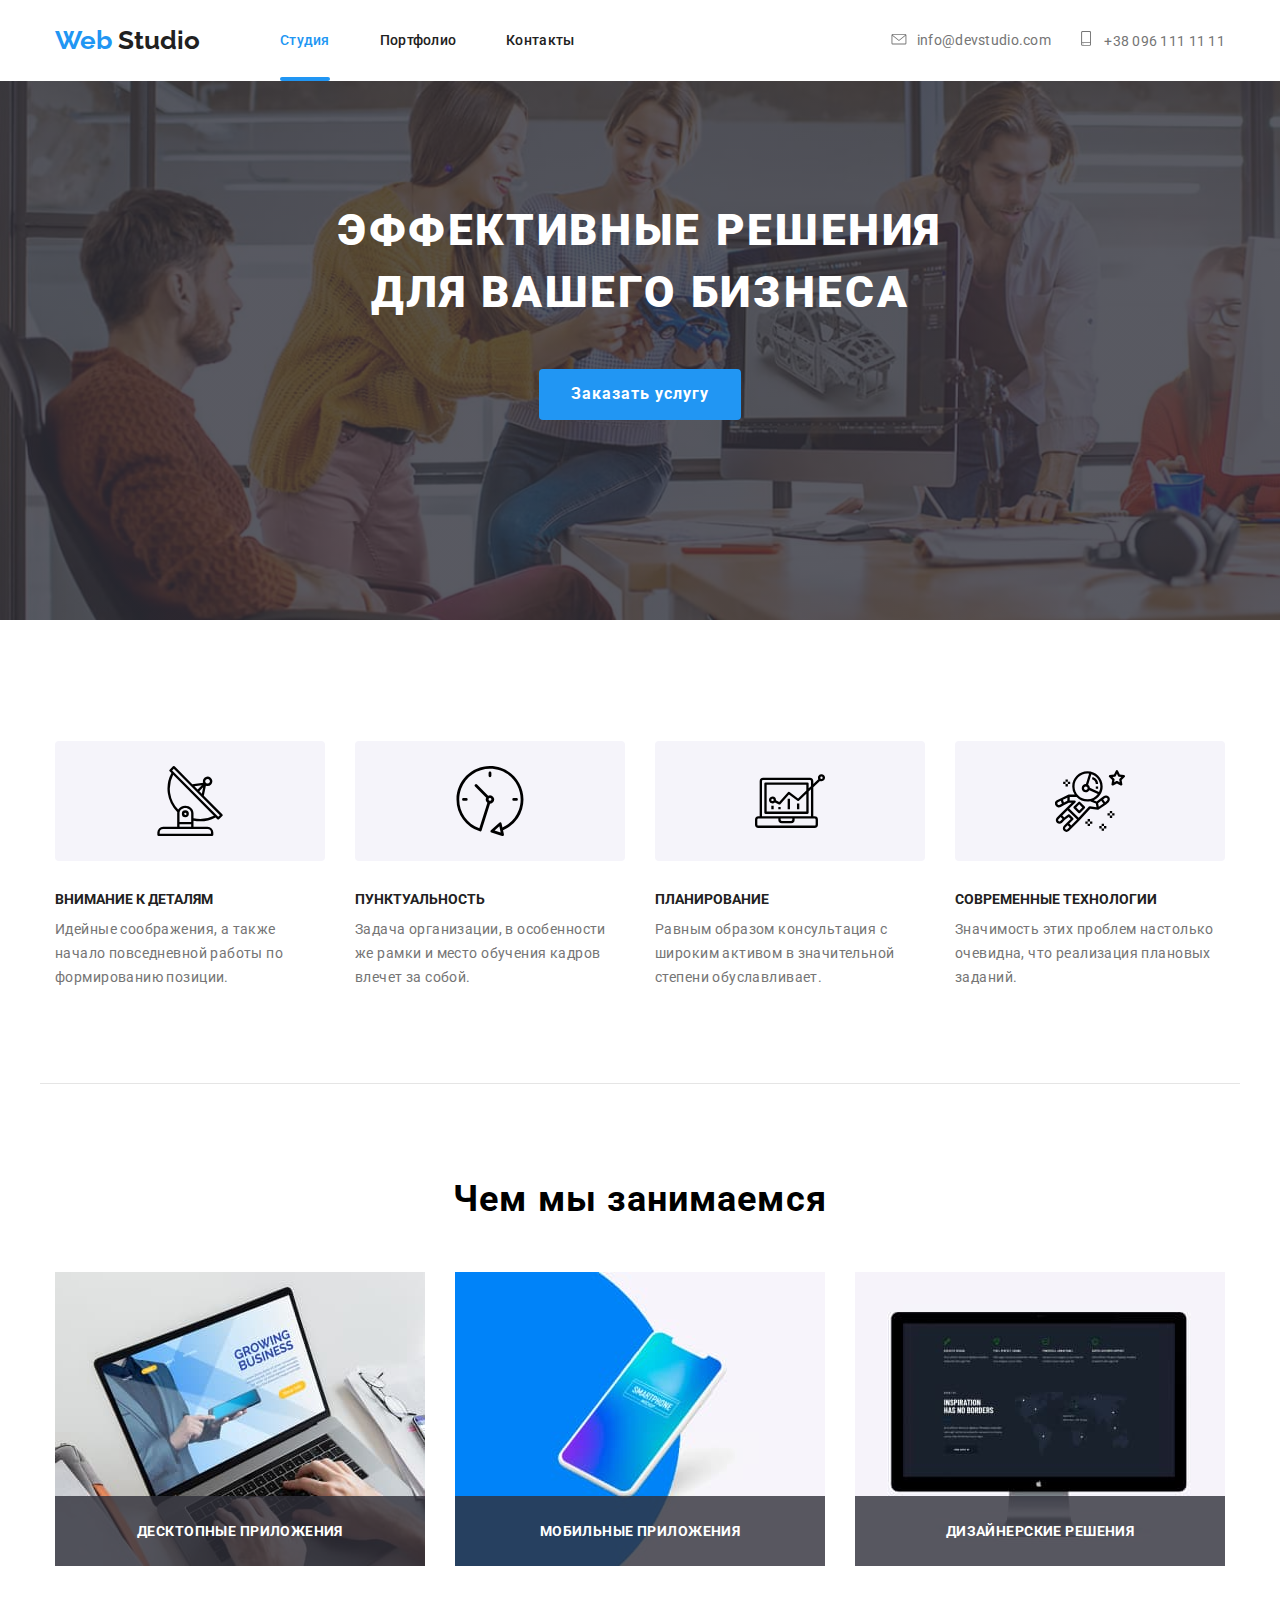
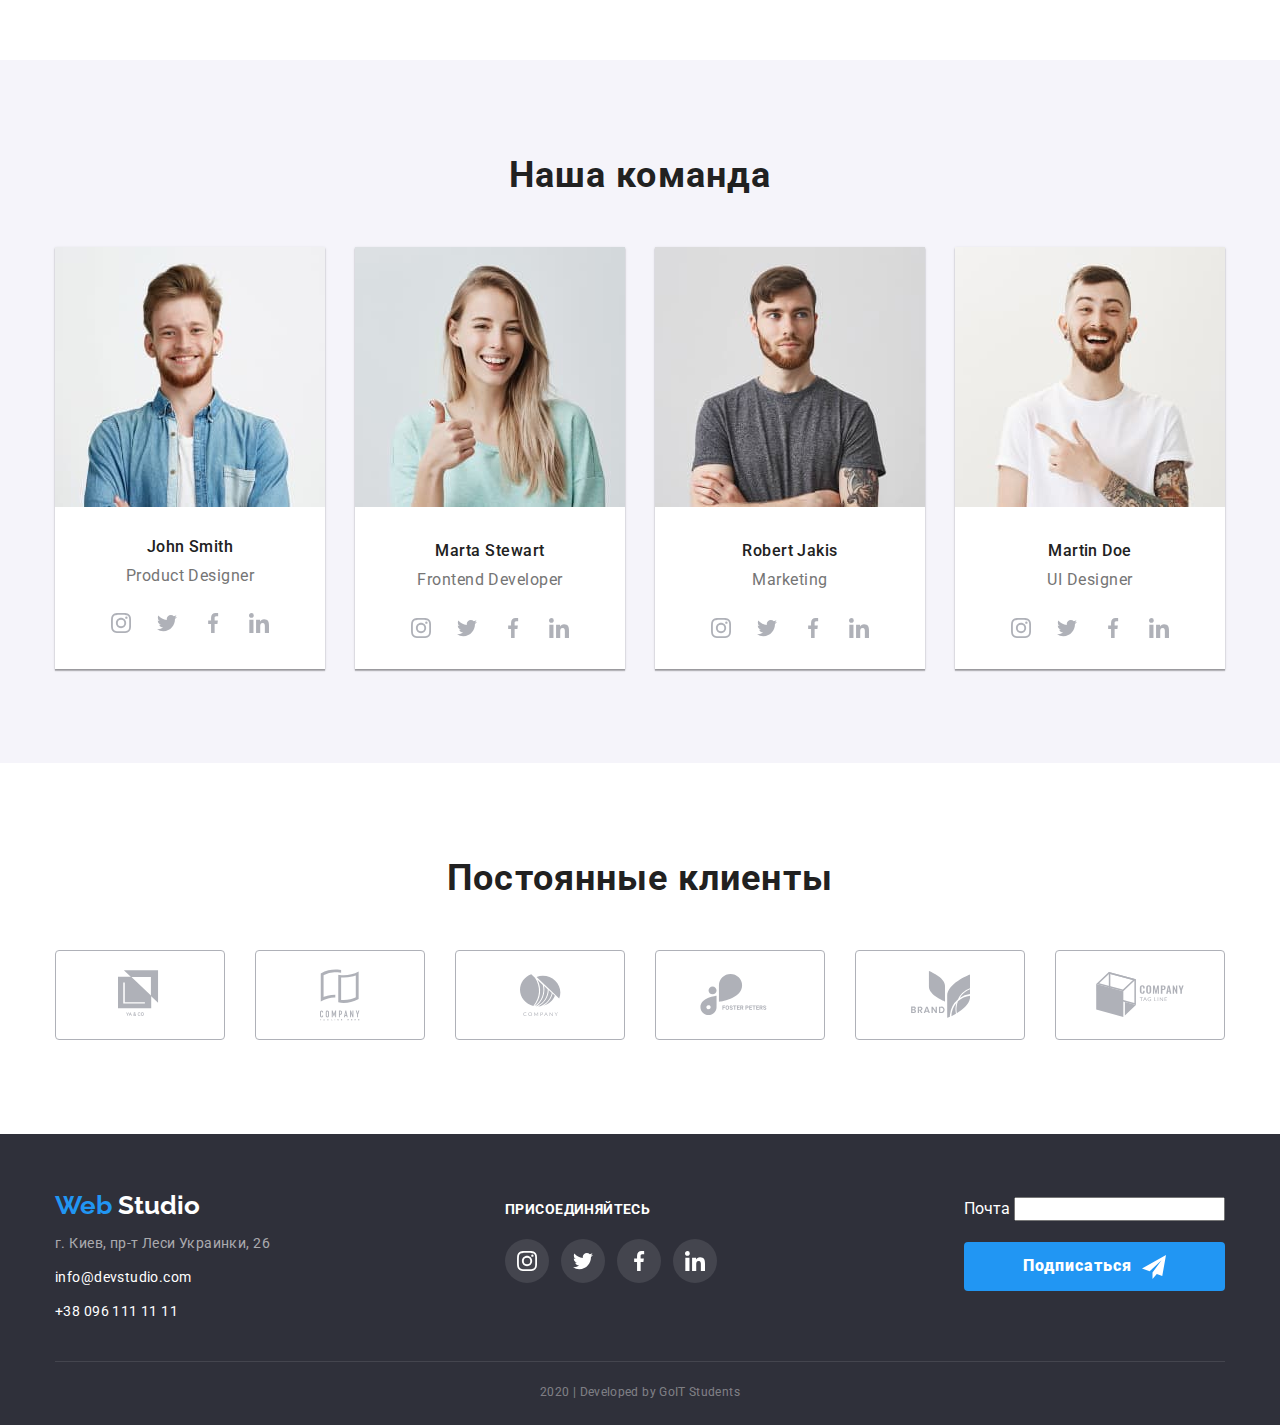
==== index.html @ 1947ad4f "add files" ====
<!DOCTYPE html>
<html lang="ru">
  <head>
    <meta charset="UTF-8" />
    <meta name="viewport" content="width=device-width, initial-scale=1.0" />
    <title>Web Studio</title>
    <link
      href="https://fonts.googleapis.com/css2?family=Raleway:wght@700;900&family=Roboto:wght@400;500;700&display=swap"
      rel="stylesheet"
    />
    <link
      rel="stylesheet"
      href="https://cdnjs.cloudflare.com/ajax/libs/modern-normalize/0.6.0/modern-normalize.min.css"
    />
    <link rel="stylesheet" href="./css/main.css" />
  </head>
  <body>



    <!-- header -->
    
    <header class="header">
      <div class="container">
        <nav class="header-nav">
          <a href="./index.html" class="logo"
            >Web <span class="logo-accent">Studio</span></a
          >
          <ul class="nav-list">
            <li class="list">
              <a href="./index.html" class="header__link--current">Студия</a>
            </li>
            <li class="list">
              <a href="./portfolio.html" class="header__link">Портфолио</a>
            </li>
            <li class="list">
              <a href="#" class="header__link">Контакты</a>
            </li>
          </ul>
        </nav>        
        <ul class="contact-list">
          <li class="list">
            <a href="mailto:nfo@devstudio.com" class="header__link-contact">
              <svg class="icon-mail">
                <use href="./images/main/sprite.svg#icon-mail"></use>
              </svg>info@devstudio.com
            </a>
          </li>
          <li class="list">
            <a href="tel:+380961111111" class="header__link-contact">
              <svg class="icon-smartphone">
                <use href="./images/main/sprite.svg#icon-smartphone"></use>
              </svg>
              +38 096 111 11 11 </a>
          </li>
        </ul>
      </div>
    </header>
  <main>


      <!-- hero -->
      <section class="hero">
        <div class="container">
          <div class="hero-image">
          <h1 class="title">Эффективные решения<br />для вашего бизнеса</h1>
          <button class="button primary" data-open-modal>Заказать услугу</button>
          </div>
        </div>
      </section>

          <!-- modal -->
          <div class="backdrop is-hidden" data-backdrop>
            <div class="modal">
              <h2 class="title">Оставьте свои данные, мы вам перезвоним</h2>
                            <button class="close" data-close-modal></button>
                <form>
                  <label>
                    Имя
                    <input type="name" name="name" id="name">
                  </label>
                  <label>
                    Телефон
                    <input type="tel" name="tel" id="tel">
                  </label>
                  <label>
                    Почта
                    <input type="email" name="email" id="email">
                  </label>
<textarea name="comment" rows="5" cols="45" placeholder="Оставьте комментарий"></textarea>

                  <label type=""></label>

                    <p>Согласен с рассылкой и принимаю Условия договора</p>
                    
                    <label for="policy"></label>
                    <input id="policy" name="policy" type="checkbox" value="policy" />
                    <button class="send">Отправить</button>
            </div>
          </div>

          <script>
                  const refs = {
                      openModalBtn: document.querySelector("[data-open-modal]"),
                      closeModalBtn: document.querySelector("[data-close-modal]"),
                      backdrop: document.querySelector("[data-backdrop]"),
                    };

                    refs.openModalBtn.addEventListener("click", toggleModal);
                    refs.closeModalBtn.addEventListener("click", toggleModal);

                    refs.backdrop.addEventListener("click", logBackdropClick);

                    function toggleModal() {
                      refs.backdrop.classList.toggle("is-hidden");
                    }

                    function logBackdropClick() {
                      console.log("Это клик в бекдроп");
                    }
          </script>

      <!-- Преимушества -->


        <section class="benefits">
          <h2>Наши преимущества</h2>
          <div class="container">
            <ul class="list">
              <li class="block">
                <svg class="icon-antenna">
                  <use href="./images/main/sprite.svg#icon-antenna-1"></use>
                </svg>
                <h3 class="title">Внимание к деталям</h3>
                <p class="subtitle">
                  Идейные соображения, а также начало повседневной работы по
                  формированию позиции.
                </p>
              </li>
              <li class="block">
                <svg class="icon-clock">
                  <use href="./images/main/sprite.svg#icon-clock-1"></use>
                </svg>
                <h3 class="title">Пунктуальность</h3>
                <p class="subtitle">
                  Задача организации, в особенности же рамки и место обучения
                  кадров влечет за собой.
                </p>
              </li>
              <li class="block">
                <svg class="icon-diagram"> 
                  <use href="./images/main/sprite.svg#icon-diagram-1"></use>
                </svg>
                <h3 class="title">Планирование</h3>
                <p class="subtitle">
                  Равным образом консультация с широким активом в значительной
                  степени обуславливает.
                </p>
              </li>
              <li class="block">
                <svg class="icon-astronaut">
                  <use href="./images/main/sprite.svg#icon-astronaut-1"></use>
                </svg>
                <h3 class="title">Современные технологии</h3>
                <p class="subtitle">
                  Значимость этих проблем настолько очевидна, что реализация
                  плановых заданий.
                </p>
              </li>
            </ul>
          </div>
        </section>
        <!-- Чем занимаемся -->
        <section class="about-us">
          <div class="container">
            <div class="content">
            <h2 class="heading">Чем мы занимаемся</h2>
            <ul class="list">
              <li class="block">
                <div class="image-box-desktop"><img src="./images/main/desktop-img.jpg" alt="компьютер" class="image"/></div>
              </li>
              <li class="block">
                <div class="image-box-mobile"><img src="./images/main/mobile-img.jpg" alt="смартфон" class="image"/></div>               
              </li>
              <li class="block">
                <div class="image-box-design"><img src="./images/main/design-img.jpg" alt="монитор" class="image"/></div>              
              </li>
            </ul>
            </div>
          </div>
        </section>
        <!-- Наша команда -->
        <section class="team">
          <div class="container">
            <h2 class="heading">Наша команда</h2>
            <ul class="list">
              <li class="person-card">
              <img src="./images/main/person-1.jpg" alt="член команды" class="image">
              <div class="content">
                <h3 class="name">John Smith</h3>
                <p class="descript">Product Designer</p>
                <ul class="social-list">
                  <li class="social-icon">
                  <a href="http://instagram.com/" class="social-link" aria-label="ссылка на инстаграм">
                    <svg class="icon">
                      <use href="./images/main/sprite.svg#icon-instagram"></use>
                    </svg>
                  </a>
                  </li>
                  <li class="social-icon">
                  <a href="http://twitter.com/" class="social-link" aria-label="ссылка на инстаграм">
                    <svg class="icon">
                      <use href="./images/main/sprite.svg#icon-twitter"></use>
                    </svg>
                  </a>
                  </li>
                  <li class="social-icon">
                  <a href="http://facebook.com/" class="social-link" aria-label="ссылка на инстаграм">
                    <svg class="icon">
                      <use href="./images/main/sprite.svg#icon-facebook"></use>
                    </svg>
                  </a>
                  </li>
                  <li class="social-icon">
                  <a href="http://linkedin.com/" class="social-link" aria-label="ссылка на инстаграм">
                    <svg class="icon">
                      <use href="./images/main/sprite.svg#icon-linkedin"></use>
                    </svg>
                  </a>
                  </li>
                </ul>
             </div>
              </li>
              <li class="person-card">
                <img src="./images/main/person-2.jpg" alt="член команды" class="">
              <div class="content">
                <h3 class="name">Marta Stewart</h3>
                <p class="descript">Frontend Developer</p>
                <ul class="social-list">
                  <li class="social-icon">
                    <a href="http://instagram.com/" class="social-link" aria-label="ссылка на инстаграм">
                      <svg class="icon">
                        <use href="./images/main/sprite.svg#icon-instagram"></use>
                      </svg>
                    </a>
                  </li>
                  <li class="social-icon">
                    <a href="http://twitter.com/" class="social-link" aria-label="ссылка на инстаграм">
                      <svg class="icon">
                        <use href="./images/main/sprite.svg#icon-twitter"></use>
                      </svg>
                    </a>
                  </li>
                  <li class="social-icon">
                    <a href="http://facebook.com/" class="social-link" aria-label="ссылка на инстаграм">
                      <svg class="icon">
                        <use href="./images/main/sprite.svg#icon-facebook"></use>
                      </svg>
                    </a>
                  </li>
                  <li class="social-icon">
                    <a href="http://linkedin.com/" class="social-link" aria-label="ссылка на инстаграм">
                      <svg class="icon">
                        <use href="./images/main/sprite.svg#icon-linkedin"></use>
                      </svg>
                    </a>
                  </li>
                </ul>
              </div>
              </li>
              <li class="person-card">
                <img src="./images/main/person-3.jpg" alt="член команды" class="">
              <div class="content">
                <h3 class="name">Robert Jakis</h3>
                <p class="descript">Marketing</p>
                <ul class="social-list">
                  <li class="social-icon">
                    <a href="http://instagram.com/" class="social-link" aria-label="ссылка на инстаграм">
                      <svg class="icon">
                        <use href="./images/main/sprite.svg#icon-instagram"></use>
                      </svg>
                    </a>
                  </li>
                  <li class="social-icon">
                    <a href="http://twitter.com/" class="social-link" aria-label="ссылка на инстаграм">
                      <svg class="icon">
                        <use href="./images/main/sprite.svg#icon-twitter"></use>
                      </svg>
                    </a>
                  </li>
                  <li class="social-icon">
                    <a href="http://facebook.com/" class="social-link" aria-label="ссылка на инстаграм">
                      <svg class="icon">
                        <use href="./images/main/sprite.svg#icon-facebook"></use>
                      </svg>
                    </a>
                  </li>
                  <li class="social-icon">
                    <a href="http://linkedin.com/" class="social-link" aria-label="ссылка на инстаграм">
                      <svg class="icon">
                        <use href="./images/main/sprite.svg#icon-linkedin"></use>
                      </svg>
                    </a>
                  </li>
                </ul>
              </div>
              </li>
              <li class="person-card">
                <img src="./images/main/person-4.jpg" alt="член команды" class="">
              <div class="content">
                <h3 class="name">Martin Doe</h3>
                <p class="descript">UI Designer</p>
                <ul class="social-list">
                  <li class="social-icon">
                    <a href="http://instagram.com/" class="social-link" aria-label="ссылка на инстаграм">
                      <svg class="icon">
                        <use href="./images/main/sprite.svg#icon-instagram"></use>
                      </svg>
                    </a>
                  </li>
                  <li class="social-icon">
                    <a href="http://twitter.com/" class="social-link" aria-label="ссылка на инстаграм">
                      <svg class="icon">
                        <use href="./images/main/sprite.svg#icon-twitter"></use>
                      </svg>
                    </a>
                  </li>
                  <li class="social-icon">
                    <a href="http://facebook.com/" class="social-link" aria-label="ссылка на инстаграм">
                      <svg class="icon">
                        <use href="./images/main/sprite.svg#icon-facebook"></use>
                      </svg>
                    </a>
                  </li>
                  <li class="social-icon">
                    <a href="http://linkedin.com/" class="social-link" aria-label="ссылка на инстаграм">
                      <svg class="icon">
                        <use href="./images/main/sprite.svg#icon-linkedin"></use>
                      </svg>
                    </a>
                  </li>
                </ul>
              </div>
              </li>
            </ul>
          </div>
        </section>
        <!-- Наши клиенты -->
        <section class="clients">
          <div class="container">
            <div class="content">
            <h2 class="heading">Постоянные клиенты</h2>
            <ul class="list">
              <li class="brand">
                <a href="https://google.com/" target="_blank" class="logotype-link" aria-label="логотип компании">
                  <svg class="logotype" width="44.27px" height="49.43px">
                    <use href="./images/main/sprite.svg#icon-logo-1"></use>
                  </svg>                  
                </a>
              </li>
              <li class="brand">
                <a href="https://google.com/" target="_blank" class="logotype-link" aria-label="логотип компании">
                  <svg class="logotype" width="40px" height="52px">
                    <use href="./images/main/sprite.svg#icon-logo-2"></use>
                  </svg>
                </a>
              </li>
              <li class="brand">
                <a href="https://google.com/" target="_blank" class="logotype-link" aria-label="логотип компании">
                  <svg class="logotype" width="41px" height="42.6px">
                    <use href="./images/main/sprite.svg#icon-logo-3"></use>
                  </svg>
                </a>
              </li>
              <li class="brand">
                <a href="https://google.com/" target="_blank" class="logotype-link" aria-label="логотип компании">
                  <svg class="logotype" width="79.66px" height="42.02px">
                    <use href="./images/main/sprite.svg#icon-logo-4"></use>
                  </svg>
                </a>
              </li>
              <li class="brand">
                <a href="https://google.com/" target="_blank" class="logotype-link" aria-label="логотип компании">
                  <svg class="logotype" width="59px" height="47px">
                    <use href="./images/main/sprite.svg#icon-logo-5"></use>
                  </svg>
                </a>
              </li>
              <li class="brand">
                <a href="https://google.com/" target="_blank" class="logotype-link" aria-label="логотип компании">
                  <svg class="logotype" width="88.48px" height="45.44px">
                    <use href="./images/main/sprite.svg#icon-logo-6"></use>
                  </svg>
                </a>
              </li>
            </ul>
            </div>
          </div>
        </section>
  </main> 

    <!-- footer -->

    <footer class="footer">
      <div class="container">
        <div class="content">
          <div class="adress">
          <a href="#" class="logo"
            >Web <span class="logo-accent-footer">Studio</span></a
          >
          <nav>
            <ul class="list">
              <li class="contact">
                <p>г. Киев, пр-т Леси Украинки, 26</p>
              </li>
              <li class="contact">
                <a href="mailto:nfo@devstudio.com" class="link"
                  >info@devstudio.com</a
                >
              </li>
              <li class="contact">
                <a href="tel:+380961111111" class="link">+38 096 111 11 11</a>
              </li>
            </ul>
          </nav>
          </div>
          <div class="subscribe">
          <h3 class="title">присоединяйтесь</h3>
          <ul class="social-list">
            <li>
              <a href="https://instagram.com" target="_blank" class="social-icon">
              <svg class="icon">
                <use href="./images/main/sprite.svg#icon-instagram">
                </use>
              </svg>
              </a>
            </li>
            <li>
              <a href="https://twitter.com" target="_blank" class="social-icon">
              <svg class="icon">
                <use href="./images/main/sprite.svg#icon-twitter">
                </use>
              </svg>
              </a>
            </li>
            <li>
              <a
                href="https://facebook.com"
                target="_blank"
                class="social-icon"
              >
              <svg class="icon">
                <use href="./images/main/sprite.svg#icon-facebook">
                </use>
              </svg>
              </a>
            </li>
            <li>
              <a
                href="https://linkedin.com"
                target="_blank"
                class="social-icon"
              >
              <svg class="icon">
                <use href="./images/main/sprite.svg#icon-linkedin">
                </use>
              </svg>
              </a>
            </li>
          </ul>
          </div>
          <div class="form-div">
          <form>
            <label class="form">
              Почта
              <input type="email" name="email" />
                          <a href="" class="button">Подписаться
                            <svg class="icon-send">
                              <use href="./images/main/sprite.svg#icon-icon-send"></use>
                            </svg>
                          </a>
            </label>
          </form>
          </div>
      </div>
      <div class="copyright">
        <p class="copyright-text">2020 | Developed by GoIT Students</p>
      </div>
    </footer>

  <script>
                const refs = {
                  openModalBtn: document.querySelector("[data-open-modal]"),
                  closeModalBtn: document.querySelector("[data-close-modal]"),
                  backdrop: document.querySelector("[data-backdrop]"),
                };

                refs.openModalBtn.addEventListener("click", toggleModal);
                refs.closeModalBtn.addEventListener("click", toggleModal);

                refs.backdrop.addEventListener("click", logBackdropClick);

                function toggleModal() {
                  refs.backdrop.classList.toggle("is-hidden");
                }

                function logBackdropClick() {
                  console.log("Это клик в бекдроп");
                }
  </script>
  </body>
</html>
---- css/main.css ----
:root {
  --primary-color: #2196f3;
  --title-text-color: #212121;
  --secondary-text-color: #757575;
  --primary-background-color: #ffffff;
  --secondary-background-color: #f5f4fa;
}

h1,
h2,
h3,
h4,
h5,
h6,
a,
p {
  margin: 0;
  padding: 0;
}

body {
  font-family: Roboto;
}

/* modal */

.backdrop {
  position: fixed;
  top: 0;
  left: 0;
  width: 100%;
  height: 100%;
  z-index: 9999;
  background-color: rgba(0, 0, 0, 0.2);
  transition: opacity 250ms cubic-bezier(0.6, -0.28, 0.735, 0.045);
}

.backdrop.is-hidden {
  opacity: 0;
  pointer-events: none;
}

.backdrop.is-hidden .modal {
  transform: translate(-50%, -50%) scale(1);
  transition: 250ms cubic-bezier(0.6, -0.28, 0.735, 0.045);
}

.modal {
  position: absolute;
  width: 528px;
  height: 581px;
  top: 50%;
  left: 50%;
  transform: translate(-50%, -50%) scale(0.8);
  transition: 250ms cubic-bezier(0.6, -0.28, 0.735, 0.045);

  background-color: #fff;

  box-shadow: 0px 2px 1px rgba(0, 0, 0, 0.2), 0px 1px 1px rgba(0, 0, 0, 0.14),
    0px 1px 3px rgba(0, 0, 0, 0.12);
  border-radius: 4px;
  padding: 25px;
}

.modal-button {
  margin-top: 10px;
}

.modal .close {
  position: relative;
  width: 30px;
  height: 30px;
  left: 480px;
  top: -100px;
  border-radius: 50%;
  border: none;

  background-color: #ffffff;
  box-shadow: 0px 2px 1px rgba(0, 0, 0, 0.2), 0px 1px 1px rgba(0, 0, 0, 0.14),
    0px 1px 3px rgba(0, 0, 0, 0.12);

  cursor: pointer;
}

.modal .close::after {
  content: "";
  position: absolute;
  width: 11px;
  height: 11px;
  display: block;
  top: 50%;
  left: 50%;
  transform: translate(-50%, -50%);
  background-image: url(/images/x.svg);
}

.modal .title {
  font-family: Roboto;
  font-weight: 700;
  font-size: 20px;
  line-height: 23px;
  text-align: center;
  letter-spacing: 0.03em;

  margin-top: 40px;
}

/* header */

.header {
  background-color: var(--primary-background-color);
  position: fixed;
  width: 100%;
  z-index: 9999;
}

.header-nav {
  display: flex;
  align-items: center;
}

.header .container {
  margin-left: auto;
  margin-right: auto;
  display: flex;
  width: 1200px;
  padding-left: 15px;
  padding-right: 15px;
}

.header .list,
.contact-list {
  margin: 0;
  padding: 0;
  list-style: none;
}

.contact-list {
  display: flex;
  align-items: center;
  margin-left: auto;
}

.nav-list {
  display: flex;
  margin: 0;
  padding: 0;
  list-style: none;
  margin-left: 80px;
}

.nav-list > .list:not(:last-child) {
  margin-right: 50px;
}

.logo {
  color: var(--primary-color);
  font-family: Raleway;
  font-weight: 700;
  font-size: 26px;
  line-height: 1.2;
  text-decoration: none;
  padding: 0;
}

.logo-accent {
  color: var(--title-text-color);
}

.header .list {
  position: relative;
}

.header__link {
  color: var(--title-text-color);
  text-decoration: none;
  padding-top: 32px;
  padding-bottom: 32px;
  display: block;
}

.header__link--current {
  color: var(--primary-color);
  text-decoration: none;
  padding-top: 32px;
  padding-bottom: 32px;
  display: block;

  font-weight: 500;
  font-size: 14px;
  line-height: 1.2;
  letter-spacing: 0.02em;
}

.header__link--current::before {
  display: inline-block;
  position: absolute;
  bottom: 0;
  left: 0;
  content: "";
  width: 100%;
  height: 4px;
  border-radius: 10px;
  background-color: var(--primary-color);
}

.header__link:hover,
.header__link:focus {
  color: var(--primary-color);
}

.header__link {
  font-family: Roboto;
  font-weight: 500;
  font-size: 14px;
  line-height: 1.2;
  letter-spacing: 0.02em;
  color: var(--title-text-color);
}

.header__link-contact {
  text-decoration: none;
  font-family: Roboto;
  font-weight: 400;
  font-size: 14px;
  line-height: 1.2;
  letter-spacing: 0.02em;
  color: var(--secondary-text-color);
  padding-top: 32px;
  padding-bottom: 32px;
}

.header__link-contact:hover,
.header__link-contact:focus {
  color: var(--primary-color);
}

.contact-list .list:not(:first-child) {
  margin-left: 30px;
}

.contact-list .list {
  color: var(--secondary-text-color);
  font-family: Roboto;
  font-style: normal;
  font-weight: 500;
  font-size: 14px;
  line-height: 1.2;
  letter-spacing: 0.02em;
}

/* header icons */

.header .icon-mail {
  display: inline-block;
  fill: currentColor;
  width: 16px;
  height: 11.2px;
  margin-right: 10px;
}

.header .icon-smartphone {
  display: inline-block;
  fill: currentColor;
  width: 10px;
  height: 14.94px;
  margin-right: 10px;
}

/* hero */

.hero {
  background-color: var(--secondary-text-color);
  text-align: center;
}

.hero .container {
  width: 1200px;
  padding-left: 15px;
  padding-right: 15px;
  padding-top: 200px;
  padding-bottom: 200px;
  margin-left: auto;
  margin-right: auto;
}

.hero {
  background-image: linear-gradient(
      rgba(47, 48, 58, 0.8),
      rgba(47, 48, 58, 0.8)
    ),
    url("../images/main/hero-img.jpg");
  background-size: cover;
}

.hero .title {
  font-family: Roboto;
  font-weight: 900;
  font-size: 44px;
  line-height: 1.4;
  text-transform: uppercase;
  letter-spacing: 0.06em;
  color: var(--primary-background-color);
  margin-bottom: 46px;
}

.button.primary {
  display: inline-block;
  box-sizing: border-box;
  color: var(--primary-background-color);
  font-family: Roboto;
  font-weight: 700;
  font-size: 16px;
  line-height: 1.9;
  text-decoration: none;
  letter-spacing: 0.06em;
  background: var(--primary-color);
  border-radius: 4px;
  padding-top: 10px;
  padding-bottom: 10px;
  padding-right: 32px;
  padding-left: 32px;
  min-width: 200px;
  transition: 0.3s;
  cursor: pointer;
  border: none;
}

.button.primary:hover {
  background: #60b8ff;
  transition: 0.3s;
}

/* benefits */

.benefits > h2 {
  color: transparent;
}

.benefits .container {
  margin-left: auto;
  margin-right: auto;
  justify-content: space-between;
  width: 1200px;
  padding-bottom: 94px;
  padding-top: 94px;
  padding-left: 15px;
  padding-right: 15px;
}

.benefits .list {
  display: flex;
  margin: 0;
  padding: 0;
}

.benefits li {
  list-style: none;
}

.benefits .image {
  background-color: var(--secondary-background-color);
  padding-top: 25px;
  padding-bottom: 25px;
  padding-right: 100px;
  padding-left: 100px;
  border-radius: 4px;
}

.icon-antenna {
  display: block;
  width: 270px;
  height: 120px;
  padding: 25px 100px;
  margin-bottom: 30px;
  background-color: var(--secondary-background-color);
  border-radius: 4px;
}

.icon-clock {
  display: block;
  width: 270px;
  height: 120px;
  padding: 25px 100px;
  margin-bottom: 30px;
  background-color: var(--secondary-background-color);
  border-radius: 4px;
}

.icon-diagram {
  display: block;
  width: 270px;
  height: 120px;
  padding: 25px 100px;
  margin-bottom: 30px;
  background-color: var(--secondary-background-color);
  border-radius: 4px;
}

.icon-astronaut {
  display: block;
  width: 270px;
  height: 120px;
  padding: 25px 100px;
  margin-bottom: 30px;
  background-color: var(--secondary-background-color);
  border-radius: 4px;
}

.benefits .block:not(:last-child) {
  margin-right: 30px;
}

.benefits .block {
  width: calc((100% - 90px) / 4);
}

.benefits .title {
  color: var(--title-text-color);
  font-family: Roboto;
  font-weight: 700;
  font-size: 14px;
  line-height: 1.2;
  text-transform: uppercase;
  text-align: left;
  margin-top: 30px;
  margin-bottom: 10px;
}

.benefits .subtitle {
  color: var(--secondary-text-color);
  font-family: Roboto;
  font-weight: 400;
  font-size: 14px;
  line-height: 1.7;
  letter-spacing: 0.03em;
}

/* about us */

.about-us .container {
  margin-left: auto;
  margin-right: auto;
  width: 1200px;
  padding-right: 15px;
  padding-left: 15px;
  padding-top: 94px;
  padding-bottom: 94px;
  border-top: 1px solid #e5e5e5;
}

.about-us .list {
  list-style: none;
  display: flex;
  margin-top: 50px;
  margin-bottom: 0px;
  padding: 0;
}

.about-us .block:not(:last-child) {
  margin-right: 30px;
}

.about-us .block {
  position: relative;
}

.about-us .image {
  display: block;
  max-width: 100%;
  height: auto;
}

.about-us .image-box-desktop::before {
  content: "Десктопные приложения";
  position: absolute;
  bottom: 0;
  left: 0;
  height: 70px;
  width: 100%;
  background-color: rgba(47, 48, 58, 0.8);

  color: #fff;
  font-family: Roboto;
  font-weight: 700;
  font-size: 14px;
  line-height: 1.2;
  text-align: center;
  text-transform: uppercase;
  letter-spacing: 0.03em;

  padding-top: 27px;
  padding-bottom: 27px;
}

.about-us .image-box-mobile::after {
  content: "Мобильные приложения";
  position: absolute;
  bottom: 0;
  left: 0;
  height: 70px;
  width: 100%;
  background-color: rgba(47, 48, 58, 0.8);

  color: #fff;
  font-family: Roboto;
  font-weight: 700;
  font-size: 14px;
  line-height: 1.2;
  text-align: center;
  text-transform: uppercase;
  letter-spacing: 0.03em;

  padding-top: 27px;
  padding-bottom: 27px;
}

.about-us .image-box-design::after {
  content: "Дизайнерские решения";
  position: absolute;
  bottom: 0;
  left: 0;
  height: 70px;
  width: 100%;
  background-color: rgba(47, 48, 58, 0.8);

  color: #fff;
  font-family: Roboto;
  font-weight: 700;
  font-size: 14px;
  line-height: 1.2;
  text-align: center;
  text-transform: uppercase;
  letter-spacing: 0.03em;

  padding-top: 27px;
  padding-bottom: 27px;
}

.about-us .heading {
  font-family: Roboto;
  font-weight: 700;
  font-size: 36px;
  line-height: 1.2;
  text-align: center;
  letter-spacing: 0.03em;
}

.about-us .title {
  color: var(--title-text-color);
  font-family: Roboto;
  font-weight: 700;
  font-size: 14px;
  line-height: 1.2;
  text-align: center;
  text-transform: uppercase;
}

/* team */

.team li {
  list-style: none;
}

.team {
  background: var(--secondary-background-color);
}

.team .container {
  padding-top: 94px;
  padding-bottom: 94px;
  padding-left: 15px;
  padding-right: 15px;
  margin-left: auto;
  margin-right: auto;
  width: 1200px;
}

.team .heading {
  font-family: Roboto;
  font-weight: 700;
  font-size: 36px;
  line-height: 1.2;
  text-align: center;
  letter-spacing: 0.03em;
  color: var(--title-text-color);
}

.team .list {
  display: flex;
  justify-content: space-between;
  padding: 0;
  margin-top: 50px;
  margin-bottom: 0px;
}

.team .person-card {
  background-color: #fff;
  width: 270px;
  height: 422px;
  box-shadow: 0px 2px 1px rgba(0, 0, 0, 0.2), 0px 1px 1px rgba(0, 0, 0, 0.14),
    0px 1px 3px rgba(0, 0, 0, 0.12);
}

.team .image {
  display: block;
  min-width: 270px;
}

.team .content {
  padding-top: 30px;
  padding-left: 44px;
  padding-right: 44px;
}

.team .name {
  font-family: Roboto;
  font-weight: 500;
  font-size: 16px;
  line-height: 1.2;
  letter-spacing: 0.03em;
  color: var(--title-text-color);
  text-align: center;

  padding-bottom: 10px;
}

.team .descript {
  font-family: Roboto;
  font-weight: 400;
  font-size: 16px;
  line-height: 1.2;
  letter-spacing: 0.03em;
  color: var(--secondary-text-color);
  text-align: center;
  margin-bottom: 16px;
}

.team .social-list {
  display: flex;
  justify-content: space-between;
  padding: 0;
}

.team .social-link {
  width: 44px;
  height: 44px;
  padding: 0;
  display: flex;
  justify-content: center;
  align-items: center;
  color: #afb1b8;
}

.team .social-link:hover {
  background-color: var(--primary-color);
  color: var(--primary-background-color);
  border-radius: 50%;
}

.team .icon {
  width: 20px;
  height: 20px;
  fill: currentColor;
}

.team .icon:hover {
  width: 20px;
  height: 20px;
}

/* clients */

.clients .container {
  padding-top: 94px;
  padding-bottom: 94px;
  padding-left: 15px;
  padding-right: 15px;
  margin-left: auto;
  margin-right: auto;
  width: 1200px;
}

.clients .heading {
  color: var(--title-text-color);
  font-family: Roboto;
  font-weight: 700;
  font-size: 36px;
  line-height: 1.2;
  text-align: center;
  letter-spacing: 0.03em;
  margin-bottom: 50px;
}

.clients .list {
  display: flex;
  justify-content: space-between;
  list-style: none;
  padding: 0;
  margin: 0;
}

.clients .logotype-link {
  display: flex;
  justify-content: center;
  align-items: center;

  width: 170px;
  height: 90px;

  fill: #afb1b8;
  border: 1px solid #afb1b8;
  border-radius: 4px;
}

.clients .logotype-link:hover {
  border: 1px solid var(--primary-color);
  fill: var(--primary-color);
}

/* footer */

.footer {
  background: #2f303a;
}

.footer .container {
  margin-right: auto;
  margin-left: auto;
  width: 1200px;
  padding-left: 15px;
  padding-right: 15px;
}

.footer .content {
  display: flex;
  align-items: baseline;
  justify-content: space-between;
  padding-top: 56px;
  padding-bottom: 28px;
}

.footer .contact {
  margin-top: 10px;
  margin-bottom: 10px;
}

.footer .contact {
  font-family: Roboto;
  font-style: normal;
  font-weight: normal;
  font-size: 14px;
  line-height: 24px;
  letter-spacing: 0.03em;
  color: rgba(255, 255, 255, 0.6);
}

.footer .social-list {
  display: flex;
  padding: 0;
}

.footer .social-icon {
  display: flex;
  justify-content: center;
  align-items: center;
  width: 44px;
  height: 44px;
  background-color: rgba(255, 255, 255, 0.1);
  border-radius: 50%;
  fill: #fff;
}

.footer .social-icon:hover {
  background-color: var(--primary-color);
}

.footer .icon {
  width: 20px;
  height: 20px;
}

.footer .list {
  display: inline-block;
  list-style: none;
  margin: 0;
  padding: 0;
}

.footer .link {
  color: #ffffff;
  text-decoration: none;
}

.footer .link:hover,
.footer .link:focus {
  color: var(--primary-color);
}

.footer .title {
  color: #fff;
  font-family: Roboto;
  font-weight: 700;
  font-size: 14px;
  line-height: 1.2;
  letter-spacing: 0.03em;
  text-transform: uppercase;
  margin-bottom: 21px;
}

.footer .form {
  display: flex;
  flex-direction: row;
  align-items: center;
  color: #fff;
}

.footer .form-title {
  color: var(--primary-background-color);
  font-family: Roboto;
  font-weight: 700;
  font-size: 14px;
  line-height: 1.2;
  letter-spacing: 0.03em;
  text-transform: uppercase;
}

.footer .social-list {
  list-style: none;
}

.footer .social-icon {
  margin-right: 12px;
}

.footer .button {
  background-color: var(--primary-color);
  color: var(--primary-background-color);
  text-decoration: none;
  font-family: Roboto;
  font-weight: 900;
  font-size: 16px;
  line-height: 1.8;
  letter-spacing: 0.06em;

  display: flex;
  justify-content: center;
  align-items: center;

  min-width: 200px;
  padding-top: 10px;
  padding-bottom: 10px;
  padding-right: 29px;
  padding-left: 29px;
  margin-top: 21px;
  border-radius: 4px;
}

.footer .icon-send {
  width: 24px;
  height: 24px;
  margin-left: 10px;
  fill: #fff;
}

.logo-accent-footer {
  color: #fff;
}

.footer .form {
  display: block;
}

.footer .copyright {
  padding-top: 18px;
  padding-bottom: 21px;
  border-top: 1px solid rgba(255, 255, 255, 0.1);
}

.footer .copyright-text {
  font-family: Roboto;
  font-weight: 400;
  font-size: 12px;
  line-height: 2;
  text-align: center;
  letter-spacing: 0.03em;

  color: rgba(255, 255, 255, 0.4);
}
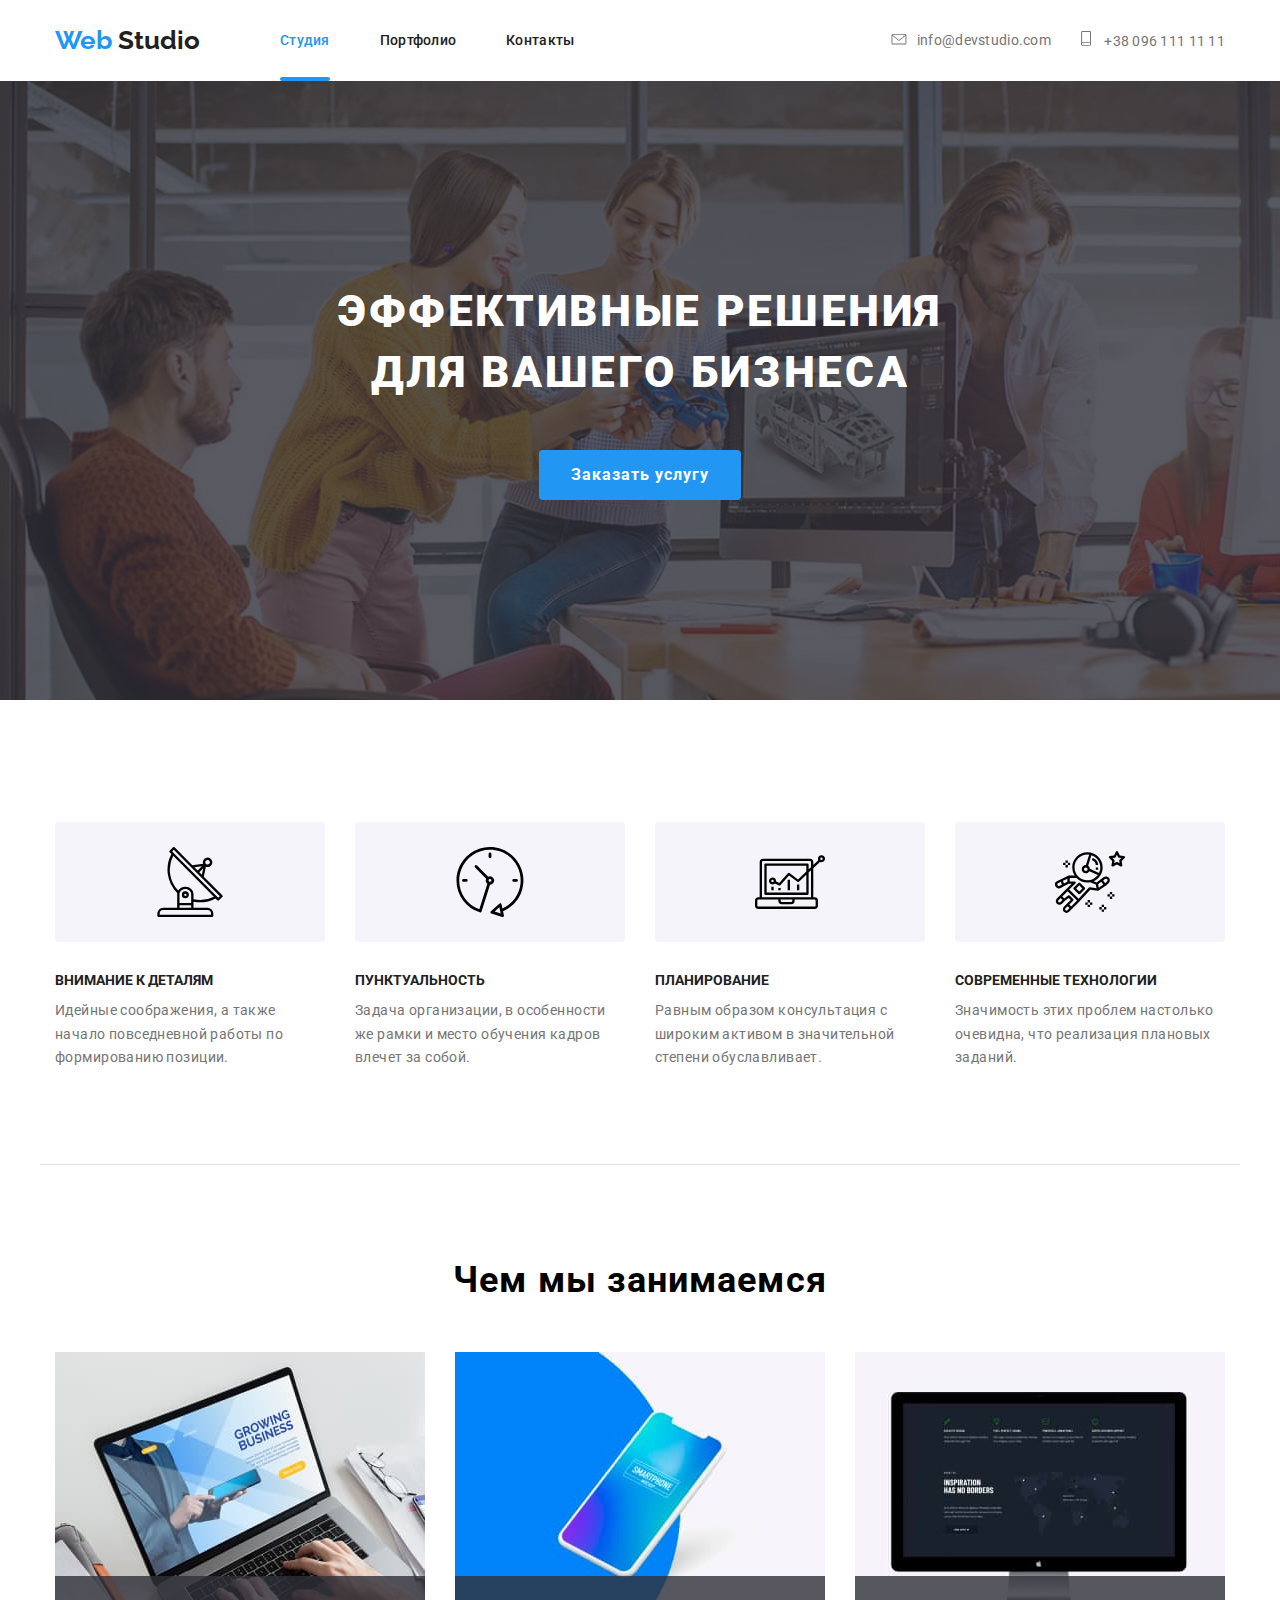
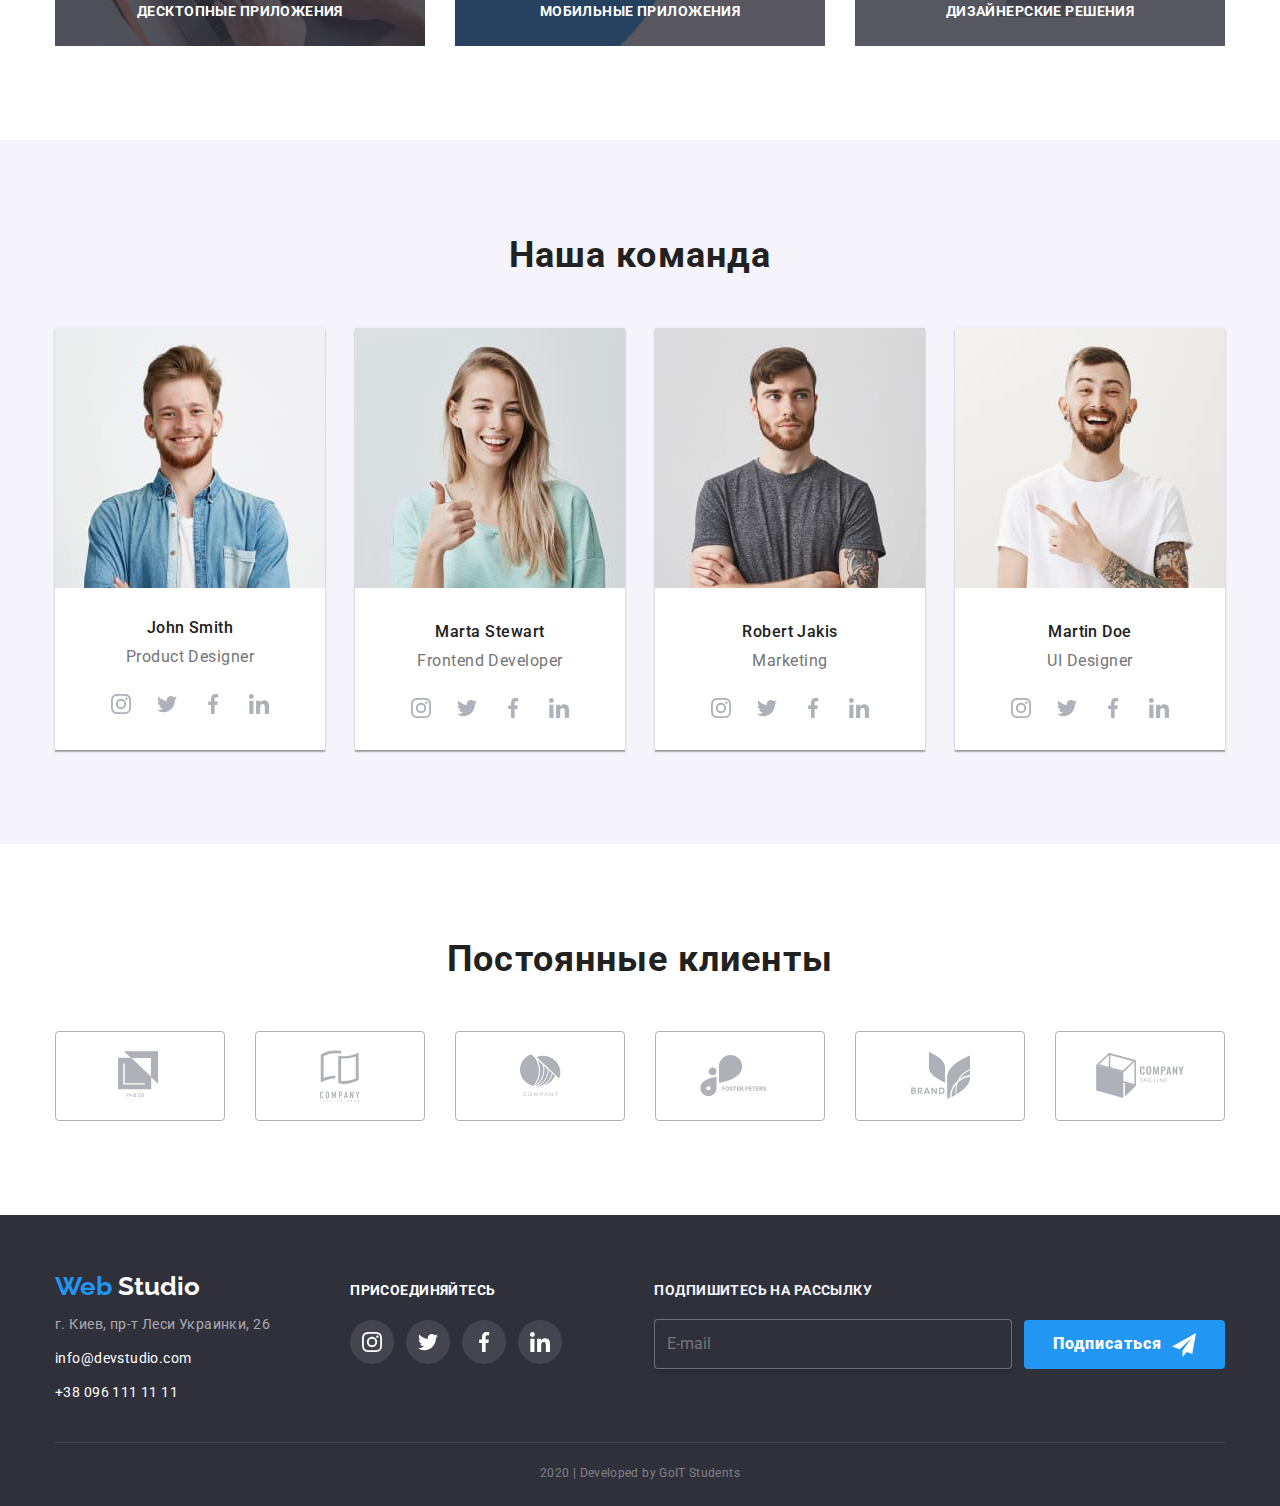
==== commit 70916a17: "form" ====
--- a/index.html
+++ b/index.html
@@ -74,51 +74,41 @@
             <div class="modal">
               <h2 class="title">Оставьте свои данные, мы вам перезвоним</h2>
                             <button class="close" data-close-modal></button>
-                <form>
-                  <label>
-                    Имя
-                    <input type="name" name="name" id="name">
-                  </label>
-                  <label>
-                    Телефон
-                    <input type="tel" name="tel" id="tel">
-                  </label>
-                  <label>
-                    Почта
-                    <input type="email" name="email" id="email">
-                  </label>
-<textarea name="comment" rows="5" cols="45" placeholder="Оставьте комментарий"></textarea>
-
-                  <label type=""></label>
-
-                    <p>Согласен с рассылкой и принимаю Условия договора</p>
-                    
-                    <label for="policy"></label>
-                    <input id="policy" name="policy" type="checkbox" value="policy" />
-                    <button class="send">Отправить</button>
+                <form class="js-speaker-form">
+                  <div class="form-field">
+                  <label for="name" class="form-label">Имя</label>
+                  <input type="name" name="name" id="name" class="form-input">
+                  </div>
+
+                  <div class="form-field">
+                  <label for="tel" class="form-label">Телефон</label>
+                  <input type="tel" name="tel" id="tel" class="form-input">
+                  </div>
+
+                  <div class="form-field">
+                  <label for="email" class="form-label">Почта</label>
+                  <input type="email" name="email" id="email" class="form-input">
+                  </div>
+
+                  <textarea 
+                  name="comment" 
+                  rows="12" 
+                  cols="45" 
+                  placeholder="Комментарий"
+                  class="form-comment">
+                  </textarea>
+
+
+                  <div class="form-policy">
+                 
+                  <input id="policy" name="policy" type="checkbox" value="policy" />
+                  <label for="policy" class="policy-label">Согласен с рассылкой и принимаю Условия договора</label>
+                  </div>
+
+                  <button type="submit" class="send-button">Отправить</button>
+                </form>
             </div>
           </div>
-
-          <script>
-                  const refs = {
-                      openModalBtn: document.querySelector("[data-open-modal]"),
-                      closeModalBtn: document.querySelector("[data-close-modal]"),
-                      backdrop: document.querySelector("[data-backdrop]"),
-                    };
-
-                    refs.openModalBtn.addEventListener("click", toggleModal);
-                    refs.closeModalBtn.addEventListener("click", toggleModal);
-
-                    refs.backdrop.addEventListener("click", logBackdropClick);
-
-                    function toggleModal() {
-                      refs.backdrop.classList.toggle("is-hidden");
-                    }
-
-                    function logBackdropClick() {
-                      console.log("Это клик в бекдроп");
-                    }
-          </script>
 
       <!-- Преимушества -->
 
@@ -470,16 +460,18 @@
           </ul>
           </div>
           <div class="form-div">
+          <b class="action">Подпишитесь на рассылку</b>
           <form>
-            <label class="form">
-              Почта
-              <input type="email" name="email" />
-                          <a href="" class="button">Подписаться
-                            <svg class="icon-send">
-                              <use href="./images/main/sprite.svg#icon-icon-send"></use>
-                            </svg>
-                          </a>
-            </label>
+            <div class="form-field">
+            <label class="form"></label>
+            <input type="email" name="email" class="form-input" placeholder="E-mail"/>
+
+            <button type="submit" class="button">Подписаться
+            <svg class="icon-send">
+            <use href="./images/main/sprite.svg#icon-icon-send"></use>
+            </svg>
+            </button>
+          </div>
           </form>
           </div>
       </div>
@@ -508,5 +500,21 @@
                   console.log("Это клик в бекдроп");
                 }
   </script>
+
+  <script>
+    (() => {
+      document
+        .querySelector('.js-speaker-form')
+        .addEventListener('submit', e => {
+          e.preventDefault();
+
+          new FormData(e.currentTarget).forEach((value, name) =>
+            console.log(`${name}: ${value}`),
+          );
+
+          e.currentTarget.reset();
+        });
+    })();
+  </script>  
   </body>
 </html>
--- a/css/main.css
+++ b/css/main.css
@@ -60,6 +60,7 @@
     0px 1px 3px rgba(0, 0, 0, 0.12);
   border-radius: 4px;
   padding: 25px;
+  text-align: center;
 }
 
 .modal-button {
@@ -70,8 +71,8 @@
   position: relative;
   width: 30px;
   height: 30px;
-  left: 480px;
-  top: -100px;
+  left: 260px;
+  top: -75px;
   border-radius: 50%;
   border: none;
 
@@ -102,16 +103,93 @@
   text-align: center;
   letter-spacing: 0.03em;
 
-  margin-top: 40px;
+  margin-top: 15px;
+}
+
+.modal .form-field {
+  display: flex;
+  flex-direction: column;
+  position: relative;
+}
+
+.modal .form-input {
+  width: 448px;
+  height: 40px;
+  margin-bottom: 28px;
+  margin-left: auto;
+  margin-right: auto;
+  border: 1px solid rgba(33, 33, 33, 0.2);
+  border-radius: 4px;
+}
+
+.modal .form-label {
+  position: absolute;
+  top: 11px;
+  left: 36px;
+
+  font-family: Roboto;
+  font-weight: 400;
+  font-size: 14px;
+  line-height: 1.2;
+  letter-spacing: 0.01em;
+
+  color: var(--secondary-text-color);
+}
+
+.modal .form-comment {
+  width: 448px;
+  height: 120px;
+
+  border: 1px solid rgba(33, 33, 33, 0.2);
+  border-radius: 4px;
+  margin-left: auto;
+  margin-right: auto;
+  display: flex;
+  padding: 12px 16px;
+}
+
+.modal .policy-label {
+  font-family: Roboto;
+  font-weight: 400;
+  font-size: 14px;
+  line-height: 1.7;
+  letter-spacing: 0.03em;
+  color: var(--secondary-text-color);
+  text-align: center;
+  margin-top: 20px;
+  margin-left: 8.48px;
+  cursor: pointer;
+}
+
+.modal .form-policy {
+  display: flex;
+  align-items: baseline;
+  justify-content: center;
+}
+
+.modal .send-button {
+  width: 200px;
+  height: 50px;
+
+  background: var(--primary-color);
+  color: var(--secondary-background-color);
+  box-shadow: 0px 4px 4px rgba(0, 0, 0, 0.15);
+  border-radius: 4px;
+  border: none;
+
+  font-family: Roboto;
+  font-weight: 700;
+  font-size: 16px;
+  line-height: 1.8;
+  letter-spacing: 0.06em;
+
+  margin-top: 30px;
 }
 
 /* header */
 
 .header {
   background-color: var(--primary-background-color);
-  position: fixed;
-  width: 100%;
-  z-index: 9999;
 }
 
 .header-nav {
@@ -825,6 +903,34 @@
   text-transform: uppercase;
 }
 
+.footer .action {
+  font-family: Roboto;
+  font-weight: 700;
+  font-size: 14px;
+  line-height: 1.2;
+  letter-spacing: 0.03em;
+  text-transform: uppercase;
+  color: var(--secondary-background-color);
+}
+
+.footer .form-field {
+  display: flex;
+  flex-direction: row;
+  align-items: baseline;
+}
+
+.footer .form-input {
+  width: 358px;
+  height: 50px;
+  margin-right: 12px;
+  padding-left: 12px;
+  background-color: #2f303a;
+  border: 1px solid rgba(255, 255, 255, 0.3);
+  box-sizing: border-box;
+  box-shadow: 0px 4px 4px rgba(0, 0, 0, 0.15);
+  border-radius: 4px;
+}
+
 .footer .social-list {
   list-style: none;
 }
@@ -854,6 +960,7 @@
   padding-left: 29px;
   margin-top: 21px;
   border-radius: 4px;
+  border: none;
 }
 
 .footer .icon-send {
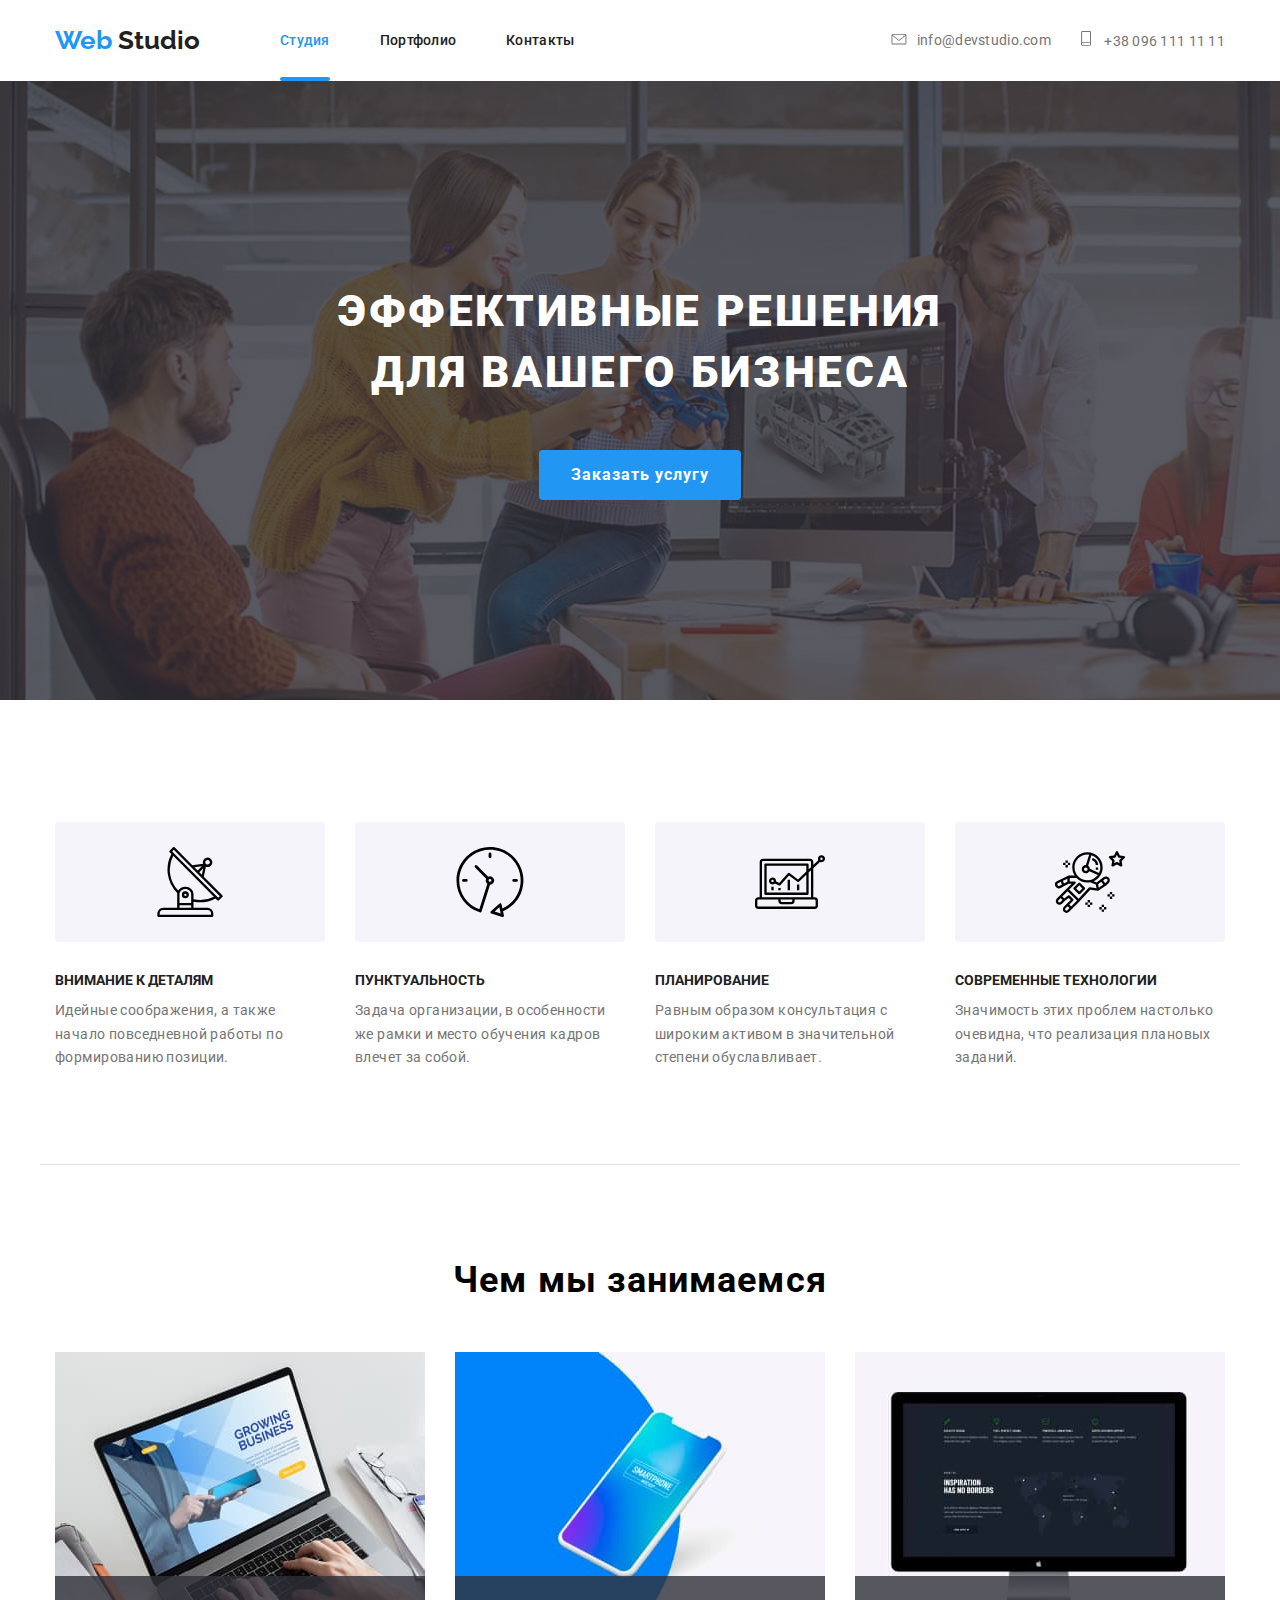
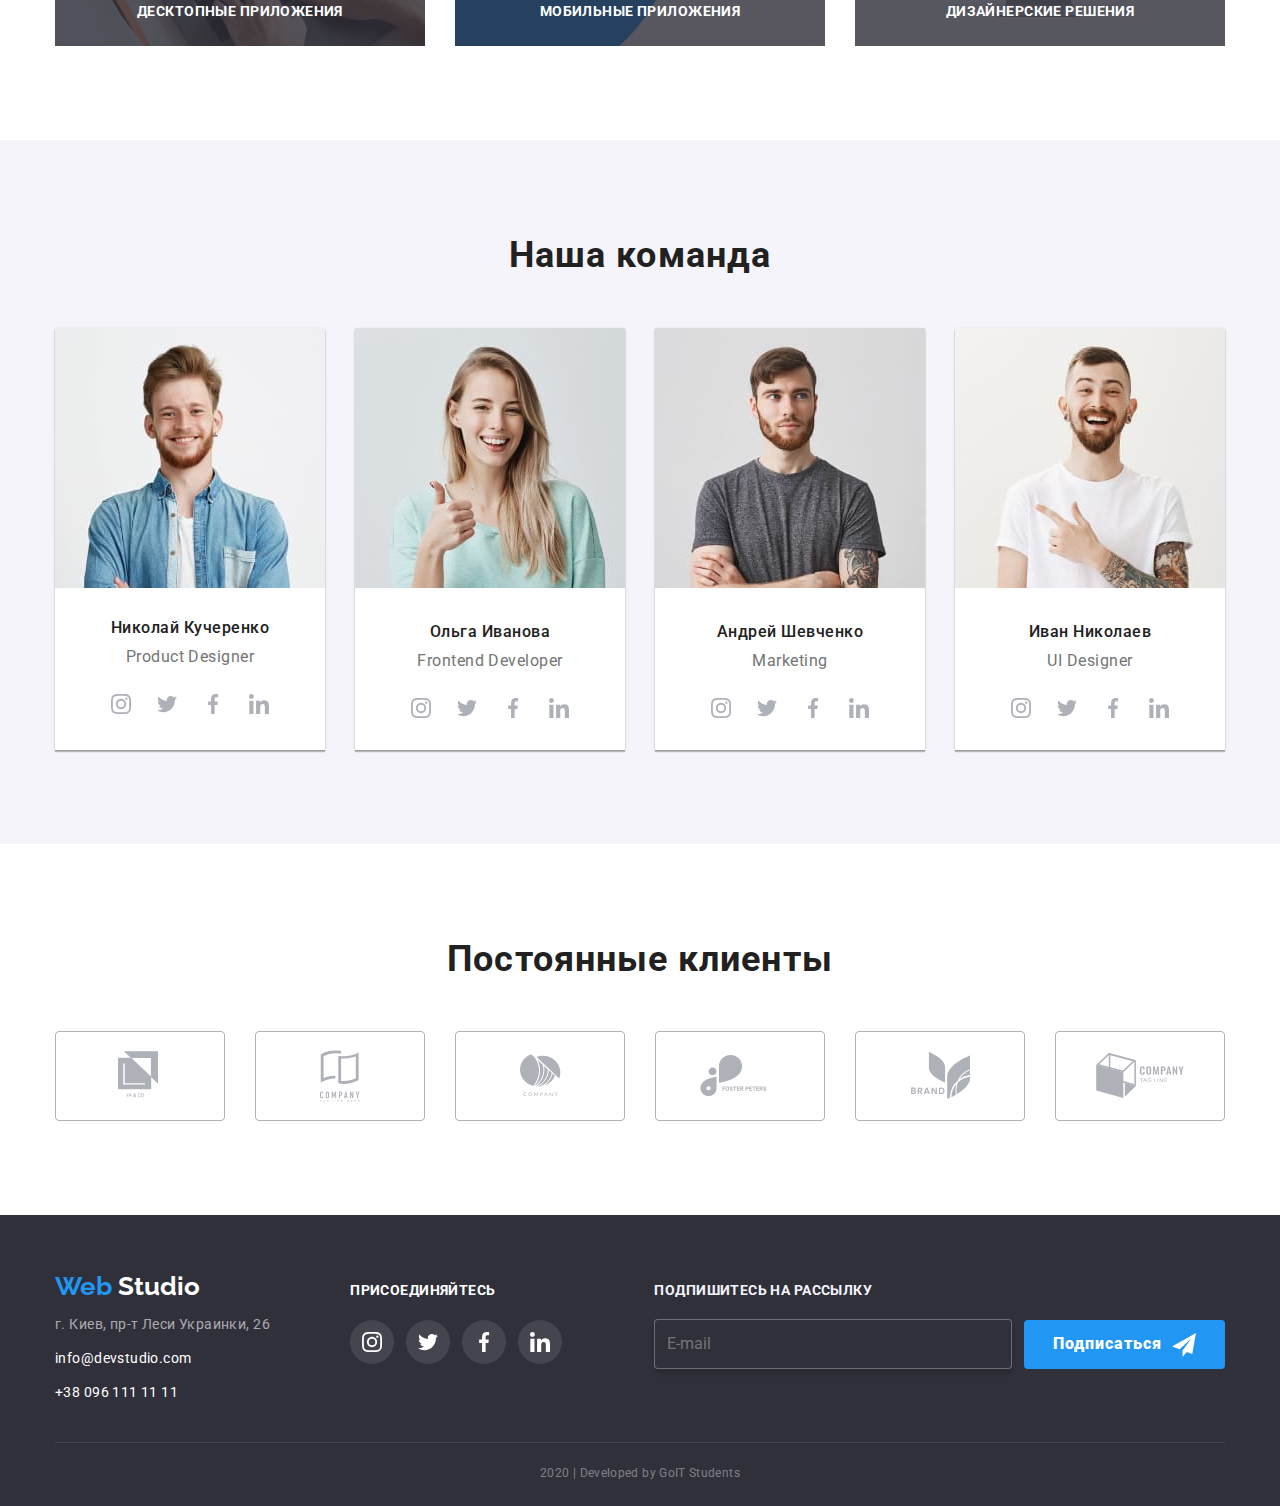
==== commit 3dc619fb: "hm6" ====
--- a/index.html
+++ b/index.html
@@ -73,36 +73,51 @@
           <div class="backdrop is-hidden" data-backdrop>
             <div class="modal">
               <h2 class="title">Оставьте свои данные, мы вам перезвоним</h2>
-                            <button class="close" data-close-modal></button>
+                  <button class="close" data-close-modal>
+                    <svg class="icon-close">
+                      <use href="./images/main/modal/close.svg#icon-close"></use>
+                    </svg>
+                  </button>
                 <form class="js-speaker-form">
                   <div class="form-field">
-                  <label for="name" class="form-label">Имя</label>
-                  <input type="name" name="name" id="name" class="form-input">
+                    <input type="name" name="name" id="name" class="form-input" placeholder=" ">
+                    <label for="name" class="form-label">Имя</label>
+                      <svg class="form-icon">
+                        <use href="./images/main/modal/modal-icon.svg#icon-person-black-18dp-1">
+                        </use>
+                      </svg>
                   </div>
 
                   <div class="form-field">
-                  <label for="tel" class="form-label">Телефон</label>
-                  <input type="tel" name="tel" id="tel" class="form-input">
+                    <input type="tel" name="tel" id="tel" class="form-input" placeholder=" ">
+                    <label for="tel" class="form-label">Телефон</label>
+                      <svg class="form-icon">
+                        <use href="./images/main/modal/modal-icon.svg#icon-phone-black-18dp-1">
+                        </use>
+                      </svg>
                   </div>
 
                   <div class="form-field">
-                  <label for="email" class="form-label">Почта</label>
-                  <input type="email" name="email" id="email" class="form-input">
+                    <input type="email" name="email" id="email" class="form-input" placeholder=" ">
+                    <label for="email" class="form-label">Почта</label>
+                    <svg class="form-icon">
+                      <use href="./images/main/modal/modal-icon.svg#icon-email-black-18dp-1">
+                      </use>
+                    </svg>
                   </div>
 
-                  <textarea 
-                  name="comment" 
-                  rows="12" 
-                  cols="45" 
-                  placeholder="Комментарий"
-                  class="form-comment">
-                  </textarea>
-
-
-                  <div class="form-policy">
-                 
-                  <input id="policy" name="policy" type="checkbox" value="policy" />
-                  <label for="policy" class="policy-label">Согласен с рассылкой и принимаю Условия договора</label>
+                  <div class="form-field">
+                    <textarea name="comment" rows="10" id="comment" class="form-comment" placeholder=" "></textarea>
+                    <label for="comment" class="label-comment">Комментарий</label>
+                  </div>
+
+
+                  <div class="form-policy">                 
+                    <label class="policy-label">
+                      <input class="checkbox" name="policy" type="checkbox" value="policy" />
+                      <span class="icon"></span>
+                      Согласен с рассылкой и принимаю <a href="">Условия договора</a>
+                    </label>
                   </div>
 
                   <button type="submit" class="send-button">Отправить</button>
@@ -187,7 +202,7 @@
               <li class="person-card">
               <img src="./images/main/person-1.jpg" alt="член команды" class="image">
               <div class="content">
-                <h3 class="name">John Smith</h3>
+                <h3 class="name">Николай Кучеренко</h3>
                 <p class="descript">Product Designer</p>
                 <ul class="social-list">
                   <li class="social-icon">
@@ -224,7 +239,7 @@
               <li class="person-card">
                 <img src="./images/main/person-2.jpg" alt="член команды" class="">
               <div class="content">
-                <h3 class="name">Marta Stewart</h3>
+                <h3 class="name">Ольга Иванова</h3>
                 <p class="descript">Frontend Developer</p>
                 <ul class="social-list">
                   <li class="social-icon">
@@ -261,7 +276,7 @@
               <li class="person-card">
                 <img src="./images/main/person-3.jpg" alt="член команды" class="">
               <div class="content">
-                <h3 class="name">Robert Jakis</h3>
+                <h3 class="name">Андрей Шевченко</h3>
                 <p class="descript">Marketing</p>
                 <ul class="social-list">
                   <li class="social-icon">
@@ -298,7 +313,7 @@
               <li class="person-card">
                 <img src="./images/main/person-4.jpg" alt="член команды" class="">
               <div class="content">
-                <h3 class="name">Martin Doe</h3>
+                <h3 class="name">Иван Николаев</h3>
                 <p class="descript">UI Designer</p>
                 <ul class="social-list">
                   <li class="social-icon">
--- a/css/main.css
+++ b/css/main.css
@@ -22,6 +22,13 @@
   font-family: Roboto;
 }
 
+:active,
+:hover,
+:focus {
+  outline: 0;
+  outline-offset: 0;
+}
+
 /* modal */
 
 .backdrop {
@@ -59,7 +66,7 @@
   box-shadow: 0px 2px 1px rgba(0, 0, 0, 0.2), 0px 1px 1px rgba(0, 0, 0, 0.14),
     0px 1px 3px rgba(0, 0, 0, 0.12);
   border-radius: 4px;
-  padding: 25px;
+  padding: 25px 41px;
   text-align: center;
 }
 
@@ -71,8 +78,8 @@
   position: relative;
   width: 30px;
   height: 30px;
-  left: 260px;
-  top: -75px;
+  left: 240px;
+  top: -55px;
   border-radius: 50%;
   border: none;
 
@@ -83,16 +90,23 @@
   cursor: pointer;
 }
 
-.modal .close::after {
-  content: "";
+.icon-close {
   position: absolute;
-  width: 11px;
-  height: 11px;
-  display: block;
   top: 50%;
   left: 50%;
   transform: translate(-50%, -50%);
-  background-image: url(/images/x.svg);
+  width: 18px;
+  height: 18px;
+}
+
+.close {
+  transition: 250ms cubic-bezier(0.25, 0.46, 0.45, 0.94);
+}
+
+.close:hover {
+  fill: var(--primary-color);
+  border: 1px solid var(--primary-color);
+  transform: scale(1.2);
 }
 
 .modal .title {
@@ -120,12 +134,14 @@
   margin-right: auto;
   border: 1px solid rgba(33, 33, 33, 0.2);
   border-radius: 4px;
+  padding-left: 42px;
 }
 
 .modal .form-label {
   position: absolute;
-  top: 11px;
-  left: 36px;
+  top: 50%;
+  left: 42px;
+  transform: translateY(-22px);
 
   font-family: Roboto;
   font-weight: 400;
@@ -134,6 +150,32 @@
   letter-spacing: 0.01em;
 
   color: var(--secondary-text-color);
+  transition: 250ms cubic-bezier(0.86, 0, 0.07, 1);
+}
+
+.form-policy a {
+  color: var(--primary-color);
+}
+
+/* form hover */
+
+.form-input:focus,
+.form-input:hover {
+  border: 1px solid var(--primary-color);
+}
+
+.form-input:focus + .form-label,
+.form-input:not(:placeholder-shown) + .form-label {
+  color: var(--primary-color);
+  top: 0px;
+  left: 15px;
+}
+
+.form-comment:focus + .label-comment,
+.form-comment:not(:placeholder-shown) + .label-comment {
+  top: 0px;
+  left: 15px;
+  color: var(--primary-color);
 }
 
 .modal .form-comment {
@@ -146,9 +188,48 @@
   margin-right: auto;
   display: flex;
   padding: 12px 16px;
-}
-
-.modal .policy-label {
+  resize: none;
+}
+
+.form-comment:focus,
+.form-comment:hover {
+  border: 1px solid var(--primary-color);
+}
+
+.label-comment {
+  position: absolute;
+  top: 35px;
+  left: 16px;
+  transform: translateY(-22px);
+
+  font-family: Roboto;
+  font-weight: 400;
+  font-size: 14px;
+  line-height: 1.2;
+  letter-spacing: 0.01em;
+
+  color: var(--secondary-text-color);
+
+  transition: 250ms cubic-bezier(0.86, 0, 0.07, 1);
+}
+
+.form-icon {
+  position: absolute;
+  top: 11px;
+  left: 20px;
+  width: 18px;
+  height: 18px;
+  transition: 250ms cubic-bezier(0.25, 0.46, 0.45, 0.94);
+}
+
+.form-input:focus ~ .form-icon {
+  fill: var(--primary-color);
+}
+
+/* .form-comment:focus + .label-comment,
+.form-comment:not(:placeholder-shown) + .label-comment .modal */
+
+.policy-label {
   font-family: Roboto;
   font-weight: 400;
   font-size: 14px;
@@ -184,6 +265,46 @@
   letter-spacing: 0.06em;
 
   margin-top: 30px;
+
+  cursor: pointer;
+}
+
+.policy-label {
+  display: flex;
+  align-items: center;
+}
+
+.checkbox {
+  /* -webkit-appearance: none;
+  position: absolute; */
+
+  position: absolute;
+  width: 1px;
+  height: 1px;
+  margin: -1px;
+  border: 0;
+  padding: 0;
+  clip: rect(0 0 0 0);
+  overflow: hidden;
+}
+
+.form-policy .icon {
+  display: inline-block;
+  width: 15px;
+  height: 15px;
+
+  border: 2px solid var(--title-text-color);
+  border-radius: 2px;
+  margin-right: 7px;
+}
+
+.checkbox:checked + .icon {
+  background-color: var(--primary-color);
+  background-image: url(../images/main/modal/check.svg);
+  background-size: contain;
+  background-origin: border-box;
+  border-color: var(--primary-color);
+  margin-right: 7px;
 }
 
 /* header */
@@ -740,6 +861,7 @@
   width: 20px;
   height: 20px;
   fill: currentColor;
+  transition: 250ms cubic-bezier(0.25, 0.46, 0.45, 0.94);
 }
 
 .team .icon:hover {
@@ -789,6 +911,8 @@
   fill: #afb1b8;
   border: 1px solid #afb1b8;
   border-radius: 4px;
+
+  transition: 250ms cubic-bezier(0.25, 0.46, 0.45, 0.94);
 }
 
 .clients .logotype-link:hover {
@@ -961,6 +1085,7 @@
   margin-top: 21px;
   border-radius: 4px;
   border: none;
+  cursor: pointer;
 }
 
 .footer .icon-send {
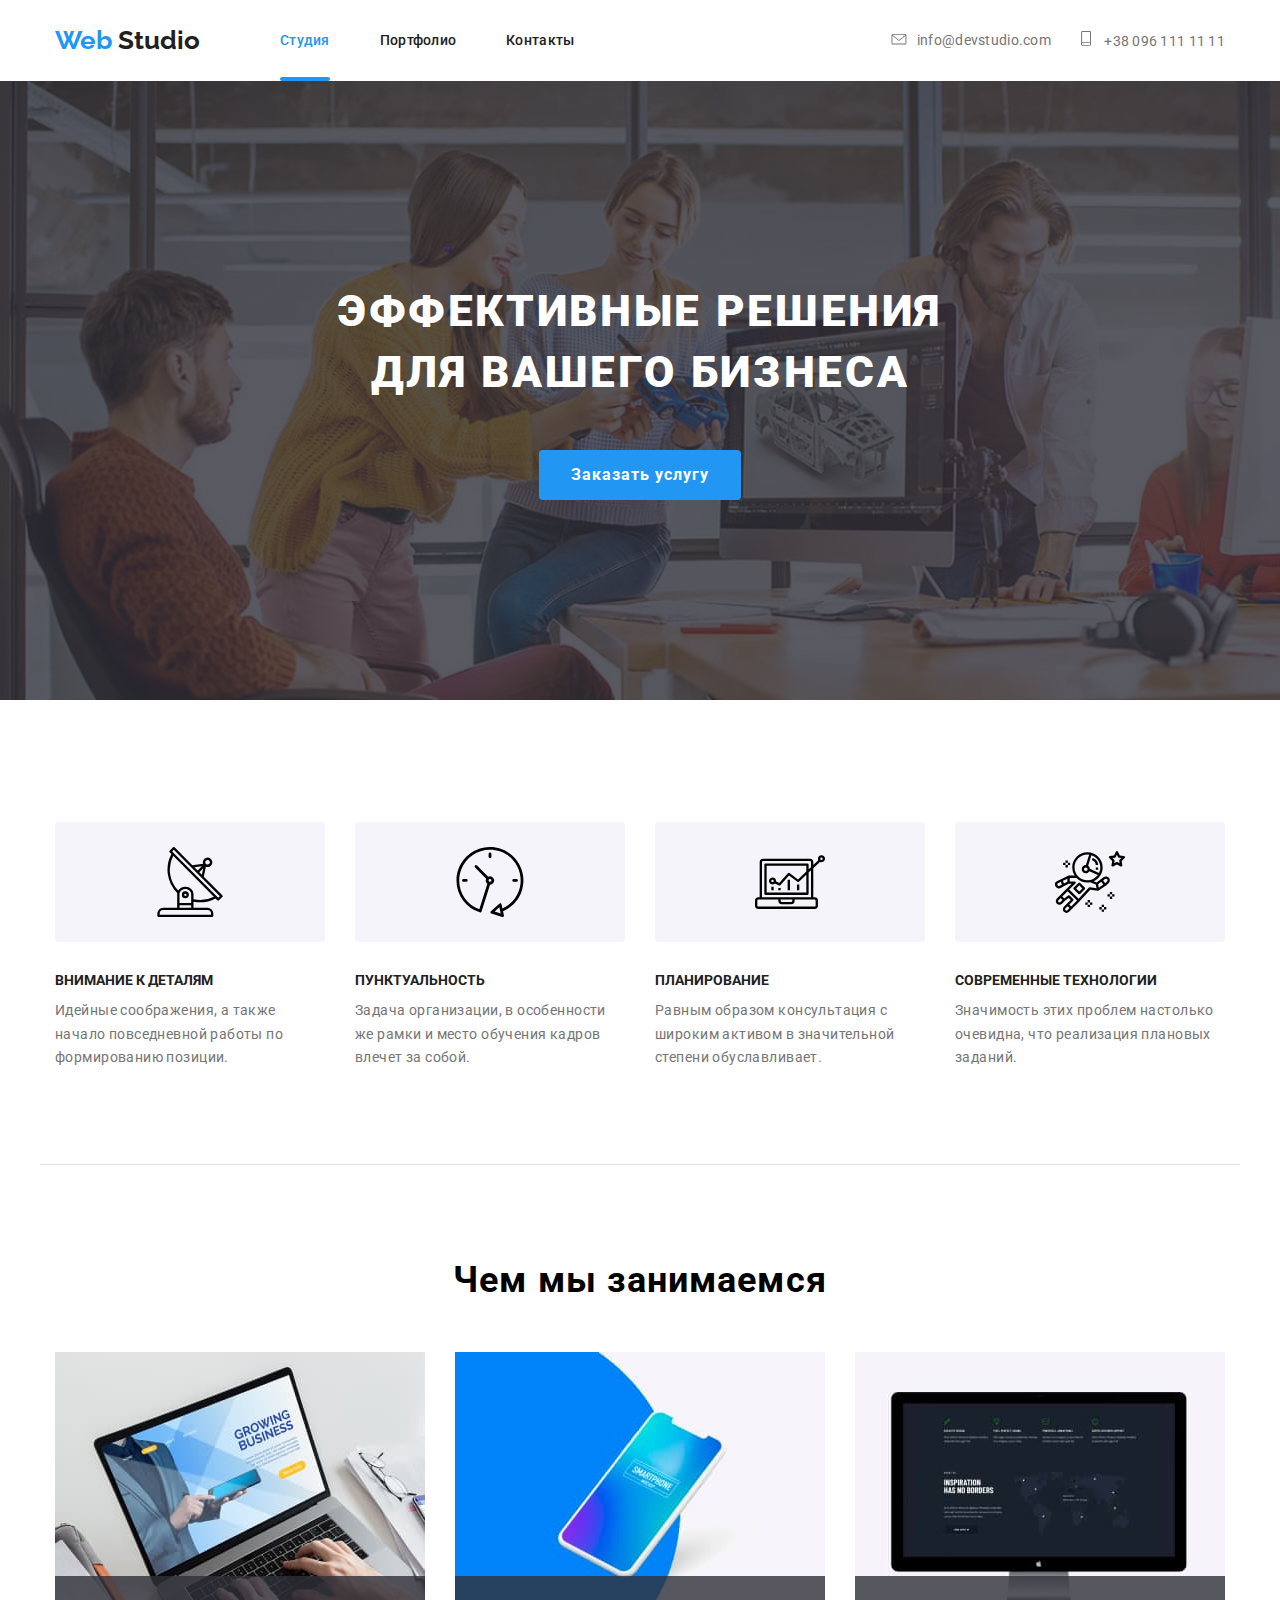
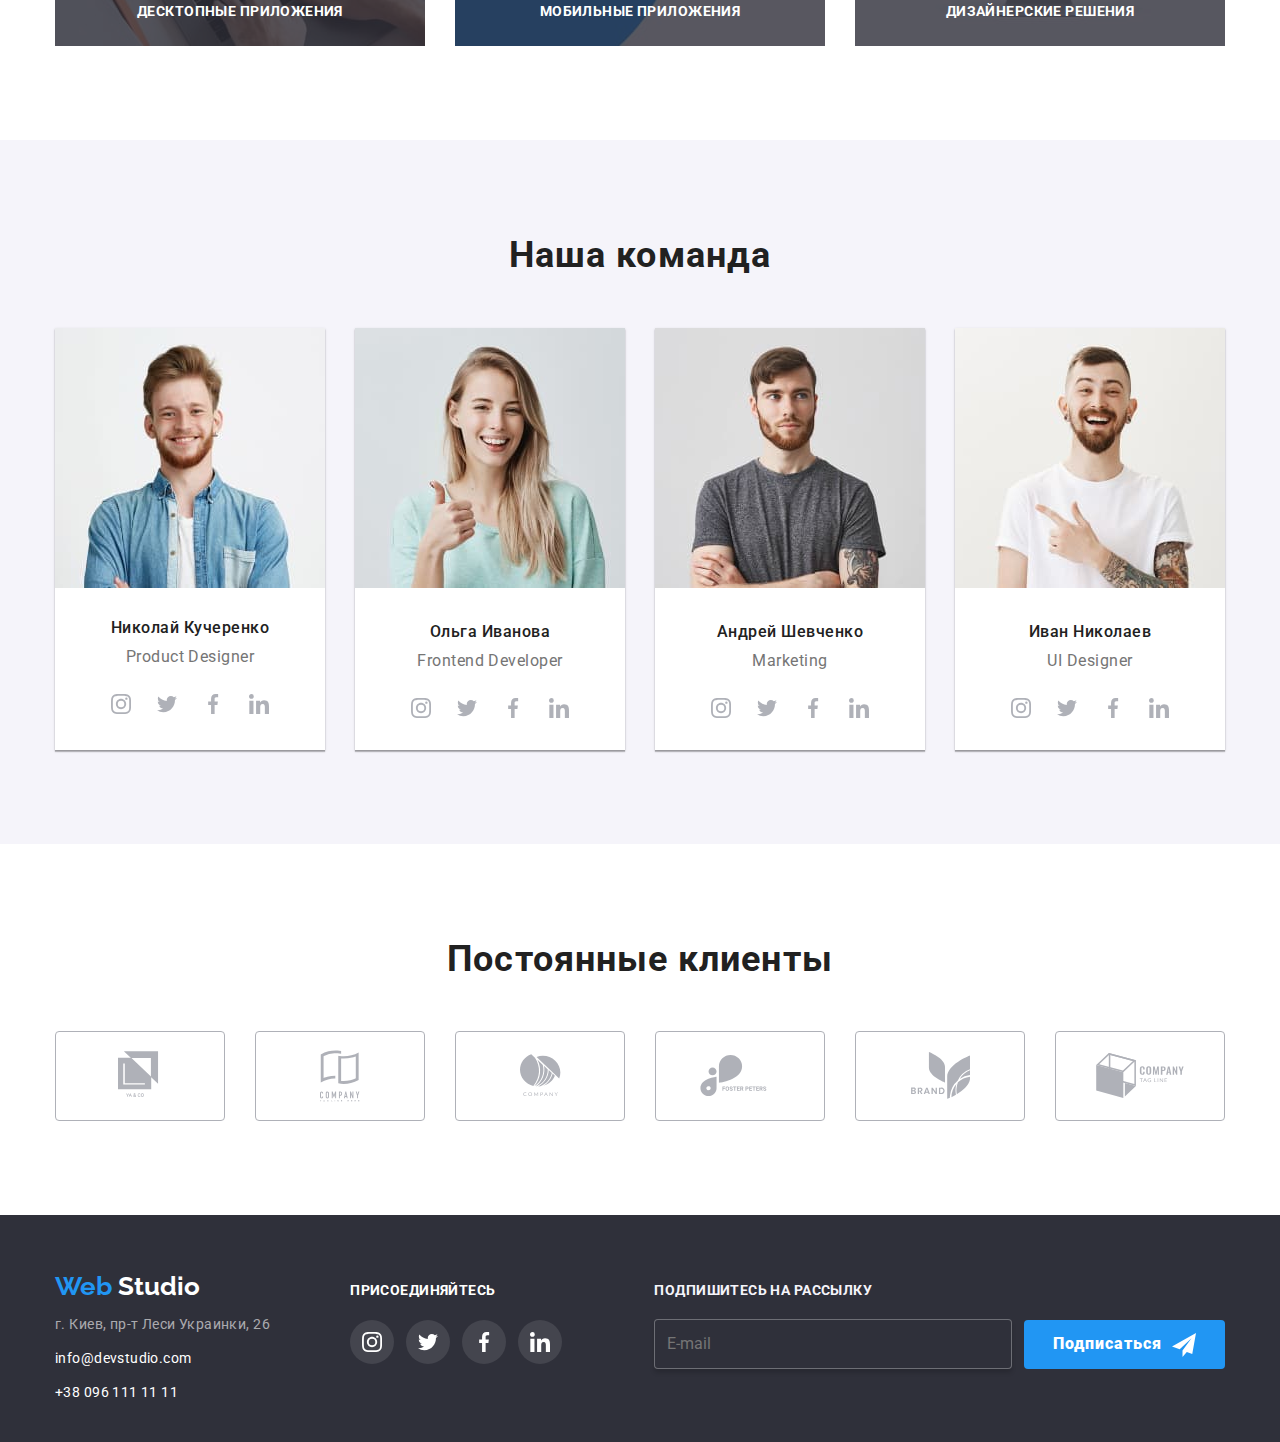
==== commit 34b55db5: "remove copyright" ====
--- a/index.html
+++ b/index.html
@@ -490,9 +490,6 @@
           </form>
           </div>
       </div>
-      <div class="copyright">
-        <p class="copyright-text">2020 | Developed by GoIT Students</p>
-      </div>
     </footer>
 
   <script>
--- a/css/main.css
+++ b/css/main.css
@@ -1102,20 +1102,3 @@
 .footer .form {
   display: block;
 }
-
-.footer .copyright {
-  padding-top: 18px;
-  padding-bottom: 21px;
-  border-top: 1px solid rgba(255, 255, 255, 0.1);
-}
-
-.footer .copyright-text {
-  font-family: Roboto;
-  font-weight: 400;
-  font-size: 12px;
-  line-height: 2;
-  text-align: center;
-  letter-spacing: 0.03em;
-
-  color: rgba(255, 255, 255, 0.4);
-}
